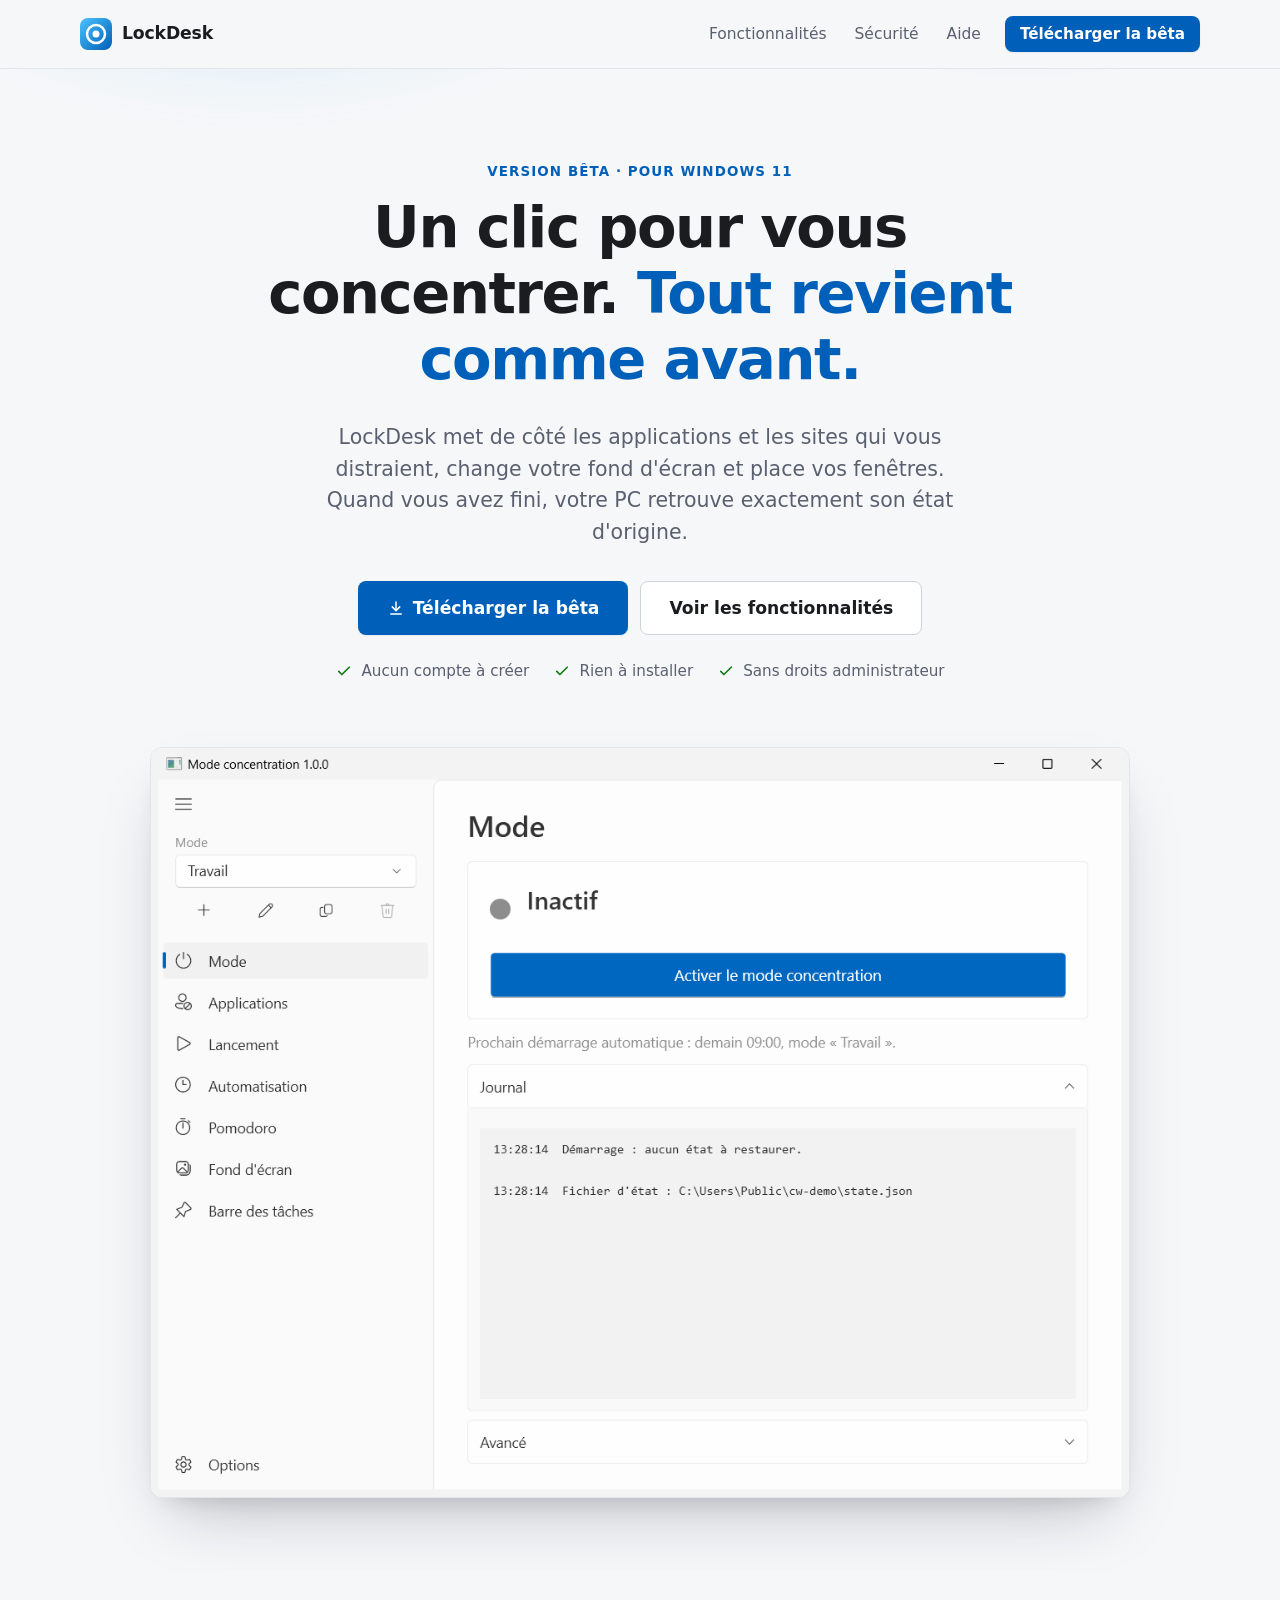
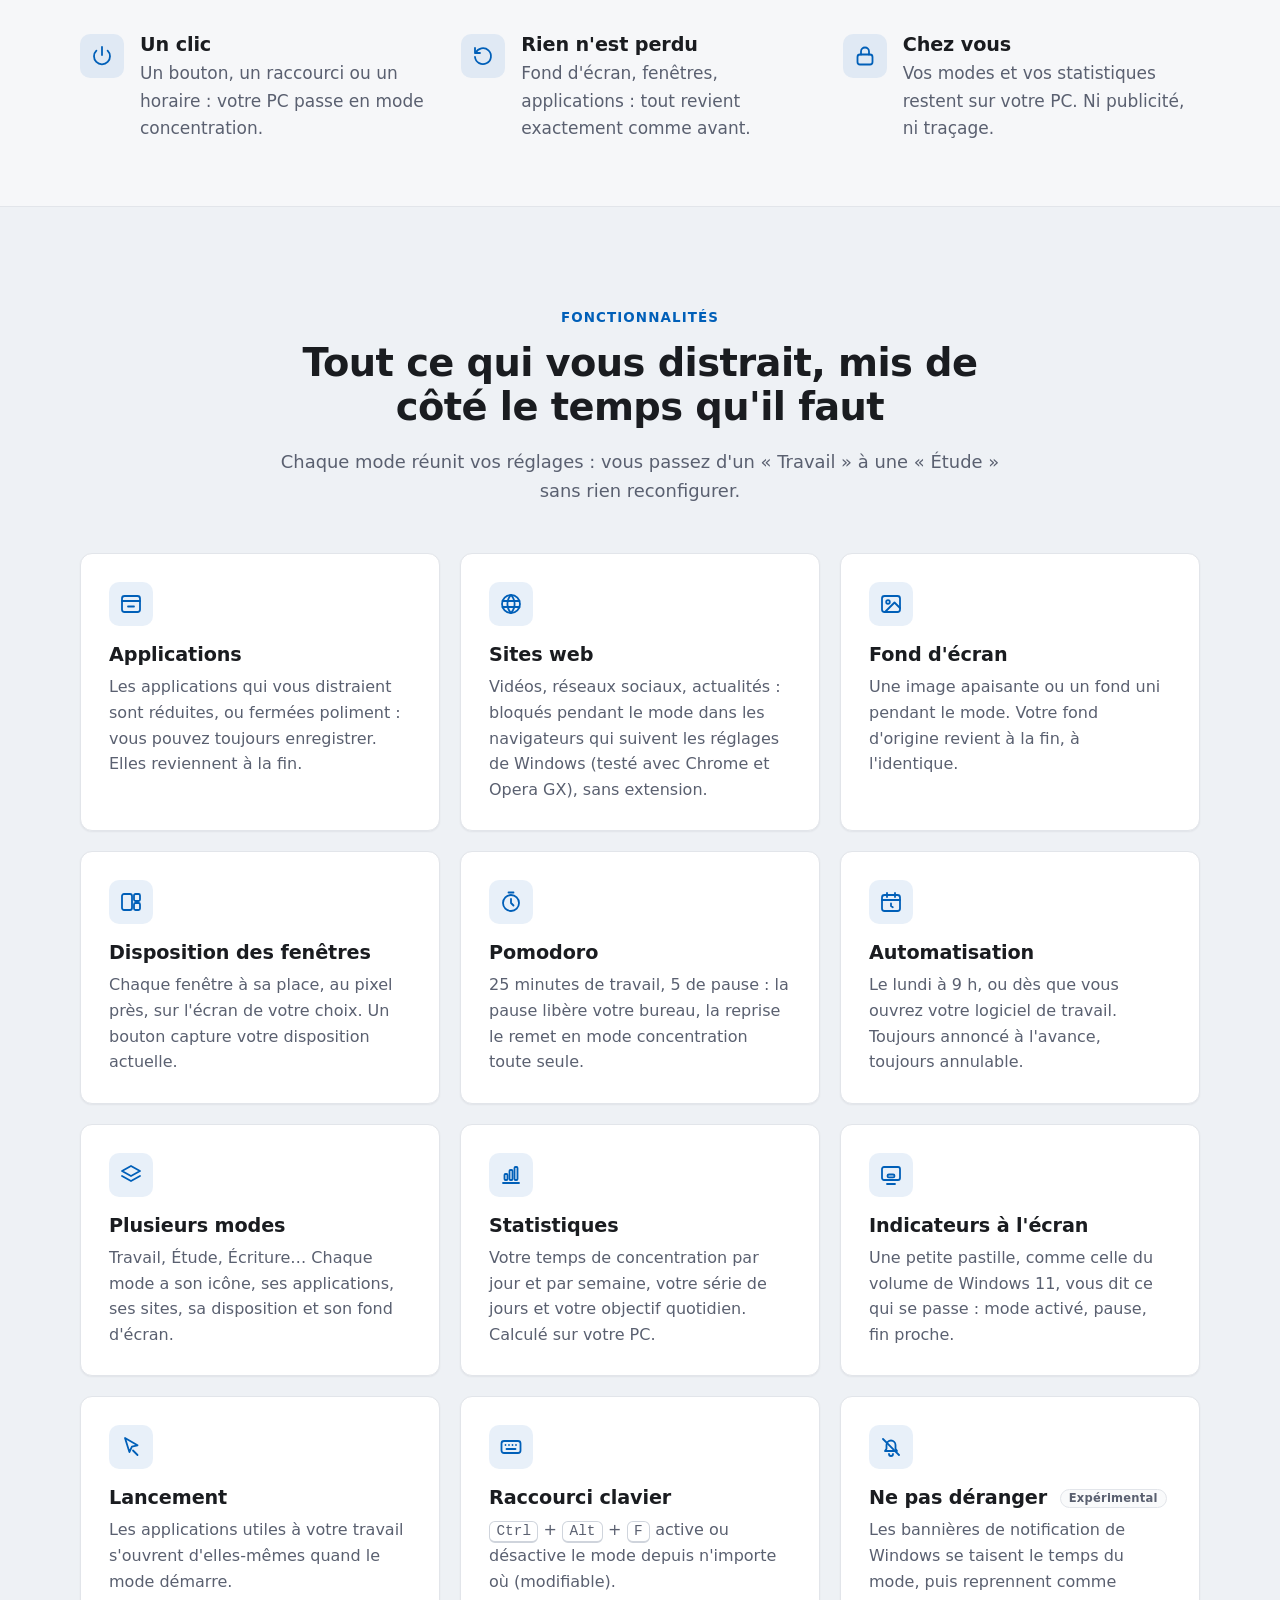
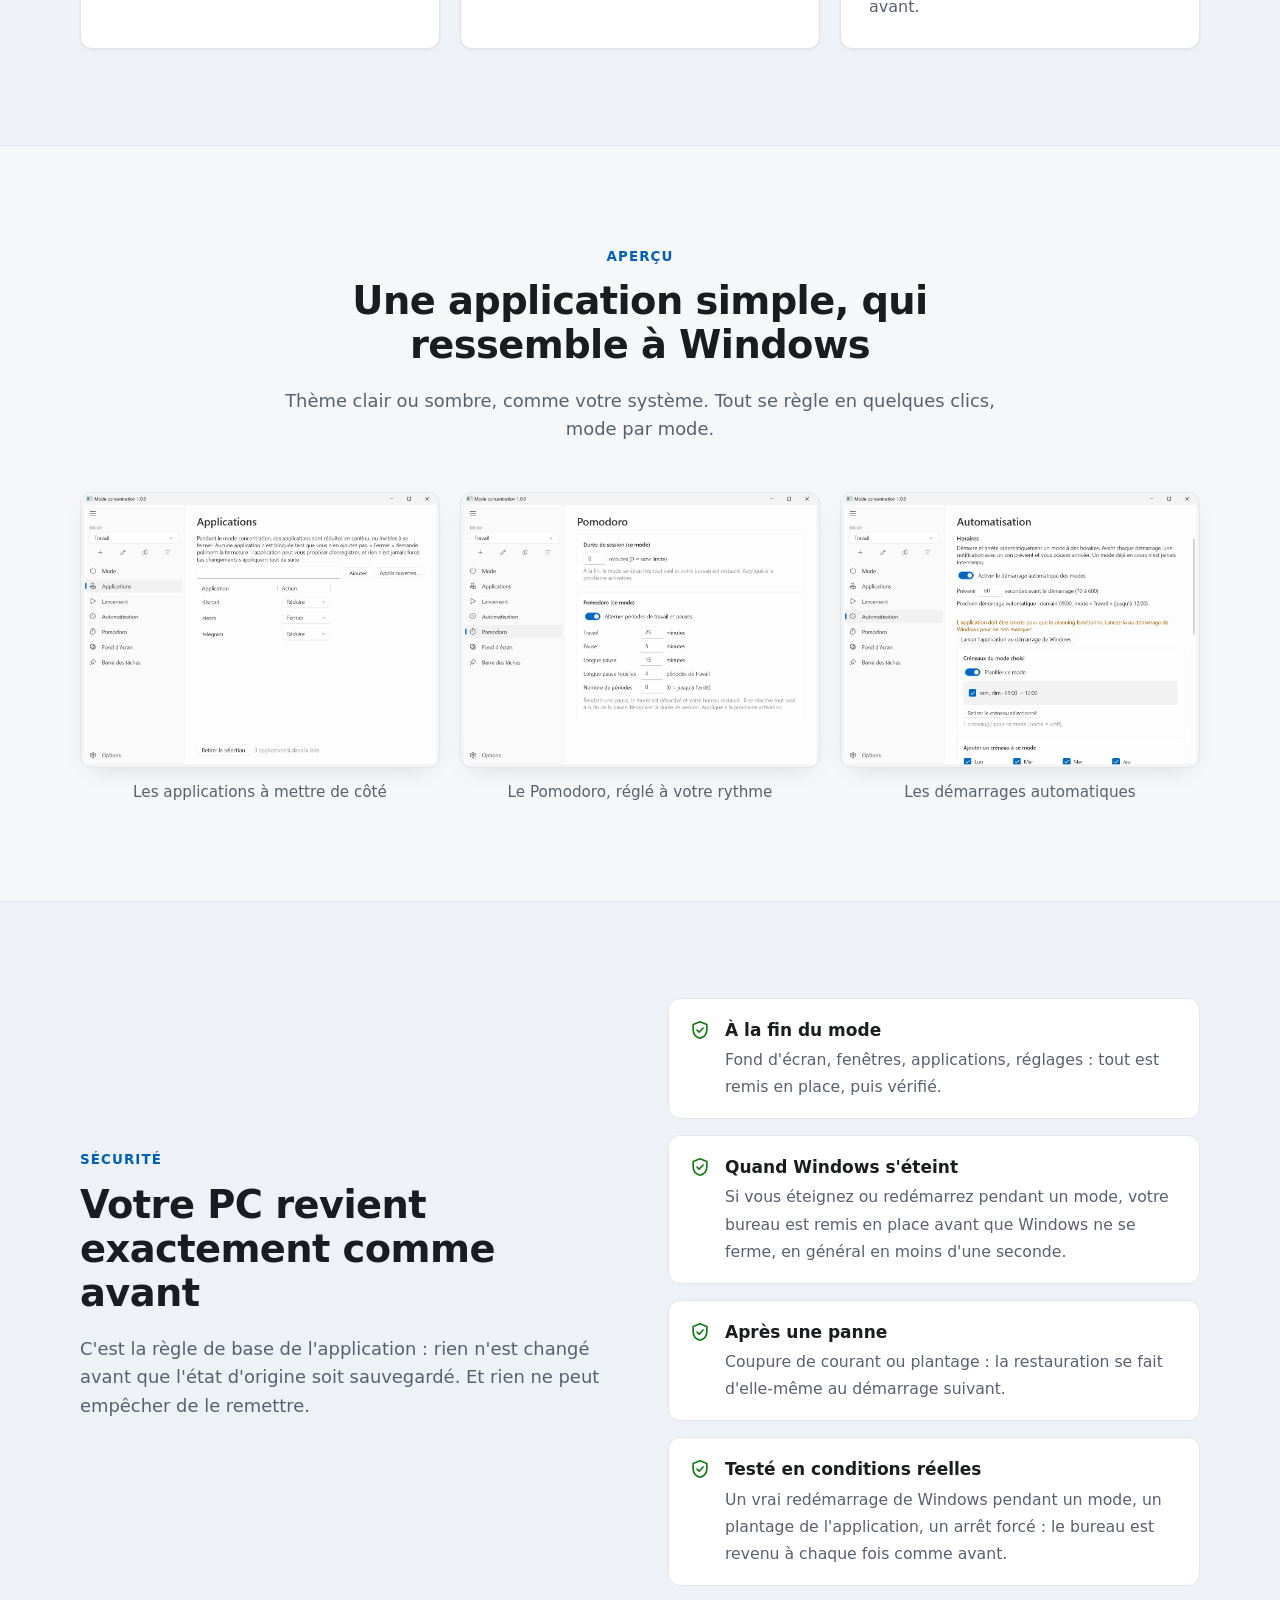
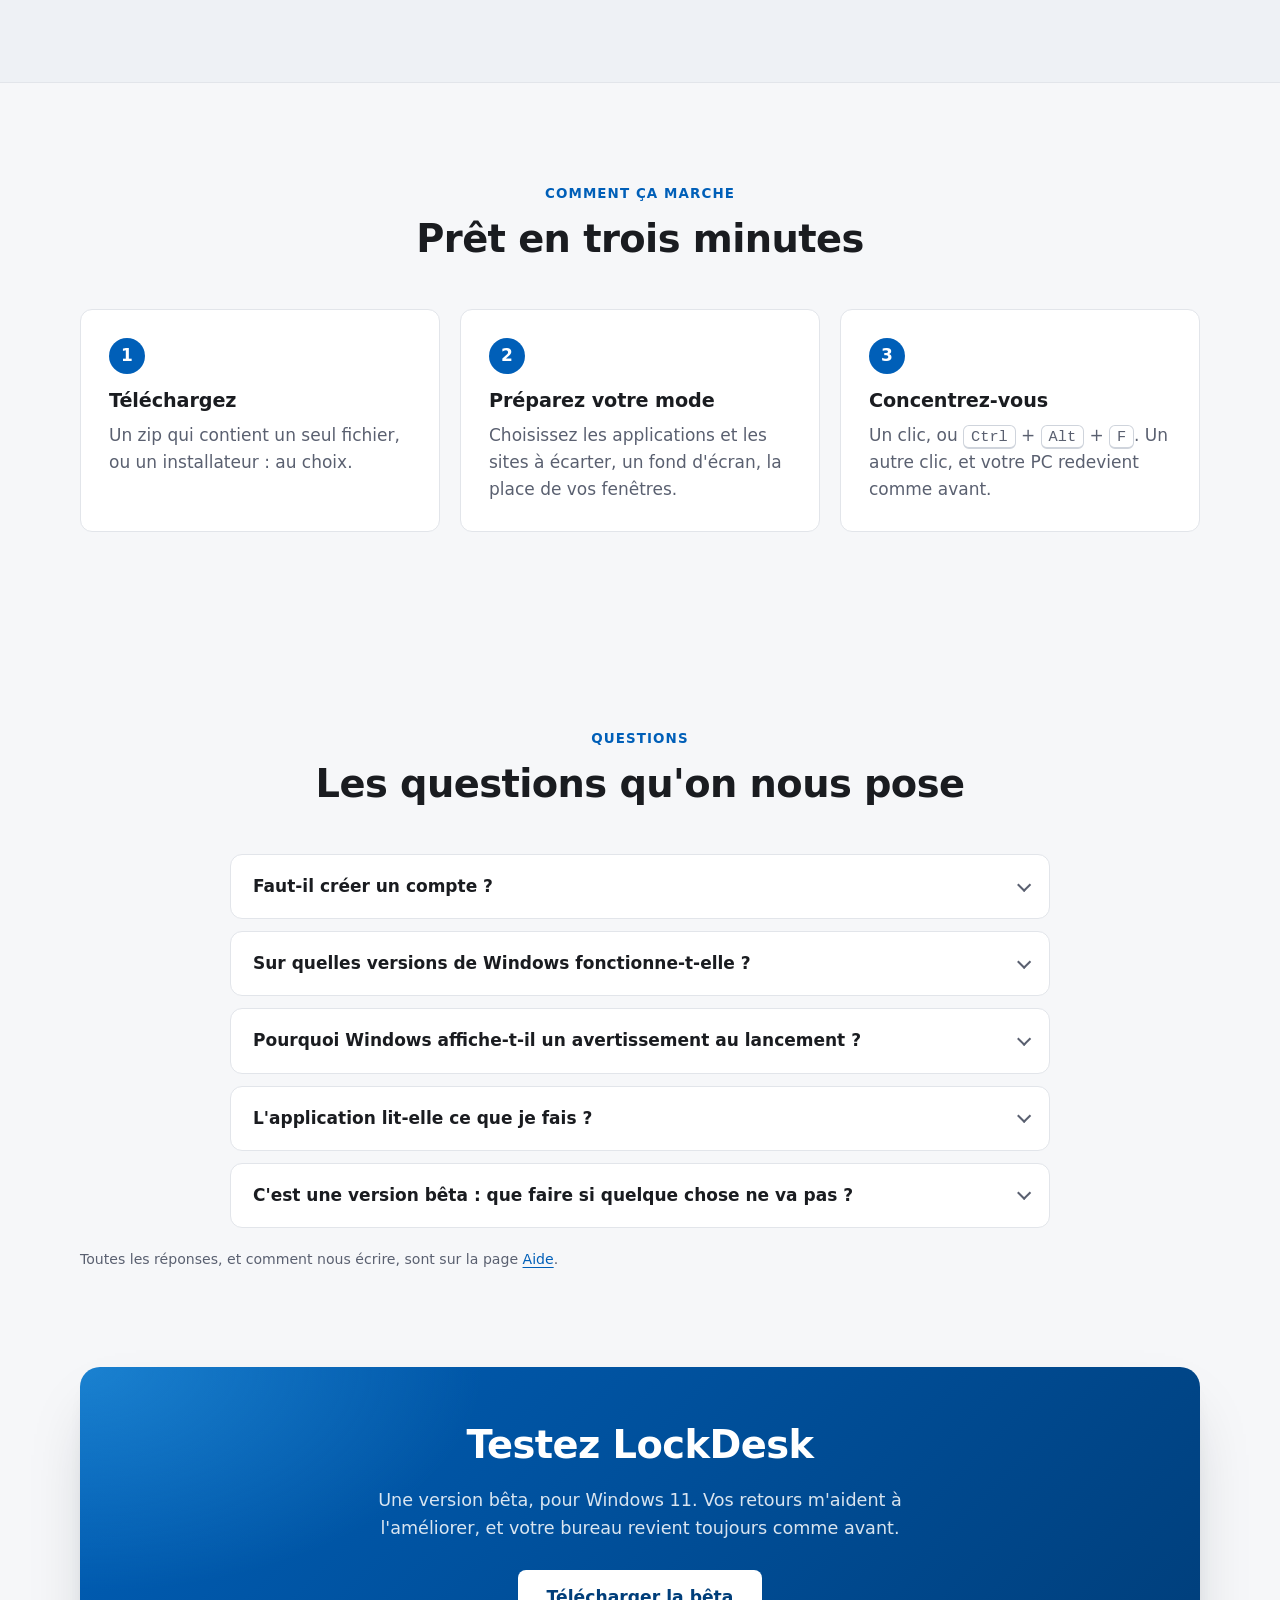
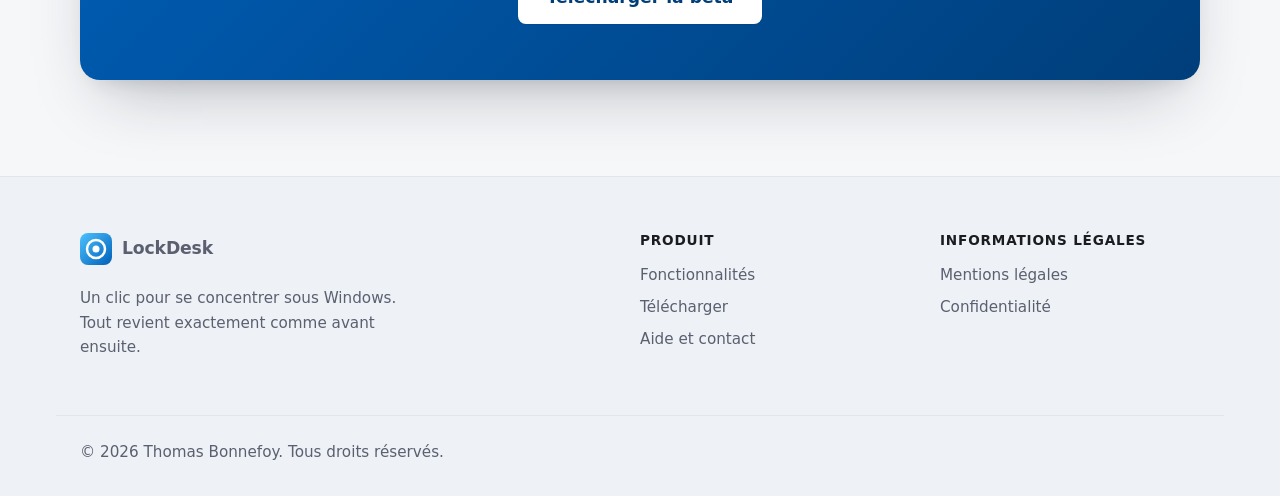
==== index.html @ a18111e1 "feat: add the LockDesk beta website" ====
<!doctype html>
<html lang="fr">
<head>
  <meta charset="utf-8">
  <meta name="viewport" content="width=device-width, initial-scale=1">
  <title>LockDesk pour Windows : un clic pour se concentrer, tout revient comme avant</title>
  <meta name="description" content="LockDesk met de côté les applications et les sites qui vous distraient, change votre fond d'écran et place vos fenêtres, puis remet votre PC exactement comme avant. Pour Windows 11. Version bêta.">
  <link rel="canonical" href="https://thomasbonnefoy.github.io/lockdesk.github.io/">
  <meta name="theme-color" content="#f6f7f9" media="(prefers-color-scheme: light)">
  <meta name="theme-color" content="#14161b" media="(prefers-color-scheme: dark)">
  <meta property="og:type" content="website">
  <meta property="og:locale" content="fr_FR">
  <meta property="og:site_name" content="LockDesk">
  <meta property="og:title" content="LockDesk pour Windows">
  <meta property="og:description" content="Un clic pour se concentrer sous Windows. Tout revient exactement comme avant ensuite.">
  <meta property="og:url" content="https://thomasbonnefoy.github.io/lockdesk.github.io/">
  <meta property="og:image" content="https://thomasbonnefoy.github.io/lockdesk.github.io/assets/images/mode-clair.png">
  <meta name="twitter:card" content="summary_large_image">
  <link rel="icon" href="favicon.svg" type="image/svg+xml">
  <link rel="stylesheet" href="assets/site.css">
  <script type="application/ld+json">
  {
    "@context": "https://schema.org",
    "@type": "SoftwareApplication",
    "name": "LockDesk",
    "operatingSystem": "Windows 11",
    "applicationCategory": "ProductivityApplication",
    "description": "Un clic pour se concentrer sous Windows : fond d'écran, applications et sites distrayants mis de côté, fenêtres placées. Tout revient exactement comme avant ensuite."
  }
  </script>
  <script src="assets/config.js" defer></script>
  <script src="assets/site.js" defer></script>
</head>
<body>
  <a class="skip-link" href="#contenu">Aller au contenu</a>

  <header class="site-header">
    <div class="container header-inner">
      <a class="brand" href="index.html">
        <img src="assets/images/logo.svg" alt="" width="32" height="32">
        <span>LockDesk</span>
      </a>
      <a class="button button-primary button-small header-cta" href="telecharger.html">Télécharger la bêta</a>
      <nav class="site-nav" aria-label="Navigation principale">
        <a href="#fonctionnalites">Fonctionnalités</a>
        <a href="#restauration">Sécurité</a>
        <a href="aide.html">Aide</a>
        <a class="button button-primary button-small" href="telecharger.html">Télécharger la bêta</a>
      </nav>
    </div>
  </header>

  <main id="contenu">
    <section class="hero">
      <div class="container">
        <div class="hero-text">
          <span class="eyebrow">Version bêta · Pour Windows 11</span>
          <h1>Un clic pour vous concentrer. <span>Tout revient comme avant.</span></h1>
          <p class="lead">LockDesk met de côté les applications et les sites qui vous distraient, change votre fond d'écran et place vos fenêtres. Quand vous avez fini, votre PC retrouve exactement son état d'origine.</p>
          <div class="actions">
            <a class="button button-primary button-large" href="telecharger.html">
              <svg viewBox="0 0 24 24" fill="none" stroke="currentColor" stroke-width="2" stroke-linecap="round" stroke-linejoin="round" aria-hidden="true"><path d="M12 4v11"/><path d="M7 10.5l5 5 5-5"/><path d="M5 20h14"/></svg>
              Télécharger la bêta
            </a>
            <a class="button button-secondary button-large" href="#fonctionnalites">Voir les fonctionnalités</a>
          </div>
          <ul class="reassurance">
            <li><svg viewBox="0 0 24 24" fill="none" stroke="currentColor" stroke-width="2.2" stroke-linecap="round" stroke-linejoin="round" aria-hidden="true"><path d="M5 12.5l4.2 4.2L19 7"/></svg>Aucun compte à créer</li>
            <li><svg viewBox="0 0 24 24" fill="none" stroke="currentColor" stroke-width="2.2" stroke-linecap="round" stroke-linejoin="round" aria-hidden="true"><path d="M5 12.5l4.2 4.2L19 7"/></svg>Rien à installer</li>
            <li><svg viewBox="0 0 24 24" fill="none" stroke="currentColor" stroke-width="2.2" stroke-linecap="round" stroke-linejoin="round" aria-hidden="true"><path d="M5 12.5l4.2 4.2L19 7"/></svg>Sans droits administrateur</li>
          </ul>
        </div>
        <div class="screenshot">
          <picture>
            <source srcset="assets/images/mode-sombre.png" media="(prefers-color-scheme: dark)">
            <img src="assets/images/mode-clair.png" width="1175" height="900" alt="La fenêtre de LockDesk : le mode « Travail » est prêt, avec le bouton « Activer le mode concentration » et le volet des réglages (Applications, Lancement, Automatisation, Pomodoro, Fond d'écran).">
          </picture>
        </div>
      </div>
    </section>

    <section class="section-tight" aria-label="En bref">
      <div class="container values">
        <div class="value">
          <span class="icon"><svg viewBox="0 0 24 24" fill="none" stroke="currentColor" stroke-width="1.8" stroke-linecap="round" stroke-linejoin="round" aria-hidden="true"><path d="M12 3v8"/><path d="M6.4 6.6a8 8 0 1 0 11.2 0"/></svg></span>
          <div>
            <h3>Un clic</h3>
            <p>Un bouton, un raccourci ou un horaire : votre PC passe en mode concentration.</p>
          </div>
        </div>
        <div class="value">
          <span class="icon"><svg viewBox="0 0 24 24" fill="none" stroke="currentColor" stroke-width="1.8" stroke-linecap="round" stroke-linejoin="round" aria-hidden="true"><path d="M4 4v5h5"/><path d="M4.6 9A8 8 0 1 1 4 13"/></svg></span>
          <div>
            <h3>Rien n'est perdu</h3>
            <p>Fond d'écran, fenêtres, applications : tout revient exactement comme avant.</p>
          </div>
        </div>
        <div class="value">
          <span class="icon"><svg viewBox="0 0 24 24" fill="none" stroke="currentColor" stroke-width="1.8" stroke-linecap="round" stroke-linejoin="round" aria-hidden="true"><rect x="4.5" y="10.5" width="15" height="10" rx="2.5"/><path d="M8 10.5V7.5a4 4 0 0 1 8 0v3"/></svg></span>
          <div>
            <h3>Chez vous</h3>
            <p>Vos modes et vos statistiques restent sur votre PC. Ni publicité, ni traçage.</p>
          </div>
        </div>
      </div>
    </section>

    <section class="section section-soft" id="fonctionnalites">
      <div class="container">
        <div class="section-head">
          <span class="eyebrow">Fonctionnalités</span>
          <h2>Tout ce qui vous distrait, mis de côté le temps qu'il faut</h2>
          <p>Chaque mode réunit vos réglages : vous passez d'un « Travail » à une « Étude » sans rien reconfigurer.</p>
        </div>
        <div class="features">
          <article class="card feature">
            <span class="icon"><svg viewBox="0 0 24 24" fill="none" stroke="currentColor" stroke-width="1.8" stroke-linecap="round" stroke-linejoin="round" aria-hidden="true"><rect x="3" y="4" width="18" height="16" rx="2.5"/><path d="M3 9h18"/><path d="M9 14.5h6"/></svg></span>
            <h3>Applications</h3>
            <p>Les applications qui vous distraient sont réduites, ou fermées poliment : vous pouvez toujours enregistrer. Elles reviennent à la fin.</p>
          </article>
          <article class="card feature">
            <span class="icon"><svg viewBox="0 0 24 24" fill="none" stroke="currentColor" stroke-width="1.8" stroke-linecap="round" stroke-linejoin="round" aria-hidden="true"><circle cx="12" cy="12" r="9"/><path d="M3.5 9h17M3.5 15h17"/><path d="M12 3c2.4 2.6 3.6 5.6 3.6 9s-1.2 6.4-3.6 9c-2.4-2.6-3.6-5.6-3.6-9s1.2-6.4 3.6-9z"/></svg></span>
            <h3>Sites web</h3>
            <p>Vidéos, réseaux sociaux, actualités : bloqués pendant le mode dans les navigateurs qui suivent les réglages de Windows (testé avec Chrome et Opera GX), sans extension.</p>
          </article>
          <article class="card feature">
            <span class="icon"><svg viewBox="0 0 24 24" fill="none" stroke="currentColor" stroke-width="1.8" stroke-linecap="round" stroke-linejoin="round" aria-hidden="true"><rect x="3" y="4" width="18" height="16" rx="2.5"/><circle cx="9" cy="10" r="1.8"/><path d="M21 16l-5.5-5.5L6 20"/></svg></span>
            <h3>Fond d'écran</h3>
            <p>Une image apaisante ou un fond uni pendant le mode. Votre fond d'origine revient à la fin, à l'identique.</p>
          </article>
          <article class="card feature">
            <span class="icon"><svg viewBox="0 0 24 24" fill="none" stroke="currentColor" stroke-width="1.8" stroke-linecap="round" stroke-linejoin="round" aria-hidden="true"><rect x="3" y="4" width="10" height="16" rx="2"/><rect x="15" y="4" width="6" height="7" rx="1.5"/><rect x="15" y="13" width="6" height="7" rx="1.5"/></svg></span>
            <h3>Disposition des fenêtres</h3>
            <p>Chaque fenêtre à sa place, au pixel près, sur l'écran de votre choix. Un bouton capture votre disposition actuelle.</p>
          </article>
          <article class="card feature">
            <span class="icon"><svg viewBox="0 0 24 24" fill="none" stroke="currentColor" stroke-width="1.8" stroke-linecap="round" stroke-linejoin="round" aria-hidden="true"><circle cx="12" cy="13" r="8"/><path d="M12 9v4l2.5 2.5"/><path d="M9.5 2.5h5"/></svg></span>
            <h3>Pomodoro</h3>
            <p>25 minutes de travail, 5 de pause : la pause libère votre bureau, la reprise le remet en mode concentration toute seule.</p>
          </article>
          <article class="card feature">
            <span class="icon"><svg viewBox="0 0 24 24" fill="none" stroke="currentColor" stroke-width="1.8" stroke-linecap="round" stroke-linejoin="round" aria-hidden="true"><rect x="3" y="5" width="18" height="16" rx="2.5"/><path d="M3 10h18"/><path d="M8 3v4M16 3v4"/><path d="M12 13.5v2.6l1.8 1.2"/></svg></span>
            <h3>Automatisation</h3>
            <p>Le lundi à 9 h, ou dès que vous ouvrez votre logiciel de travail. Toujours annoncé à l'avance, toujours annulable.</p>
          </article>
          <article class="card feature">
            <span class="icon"><svg viewBox="0 0 24 24" fill="none" stroke="currentColor" stroke-width="1.8" stroke-linecap="round" stroke-linejoin="round" aria-hidden="true"><path d="M12 3l9 5-9 5-9-5 9-5z"/><path d="M3 13l9 5 9-5"/></svg></span>
            <h3>Plusieurs modes</h3>
            <p>Travail, Étude, Écriture… Chaque mode a son icône, ses applications, ses sites, sa disposition et son fond d'écran.</p>
          </article>
          <article class="card feature">
            <span class="icon"><svg viewBox="0 0 24 24" fill="none" stroke="currentColor" stroke-width="1.8" stroke-linecap="round" stroke-linejoin="round" aria-hidden="true"><path d="M4 20h16"/><rect x="5.5" y="11" width="3" height="6" rx="1"/><rect x="10.5" y="7" width="3" height="10" rx="1"/><rect x="15.5" y="4" width="3" height="13" rx="1"/></svg></span>
            <h3>Statistiques</h3>
            <p>Votre temps de concentration par jour et par semaine, votre série de jours et votre objectif quotidien. Calculé sur votre PC.</p>
          </article>
          <article class="card feature">
            <span class="icon"><svg viewBox="0 0 24 24" fill="none" stroke="currentColor" stroke-width="1.8" stroke-linecap="round" stroke-linejoin="round" aria-hidden="true"><rect x="3" y="4" width="18" height="13" rx="2"/><path d="M8 21h8"/><rect x="8.5" y="11.5" width="7" height="2.8" rx="1.4"/></svg></span>
            <h3>Indicateurs à l'écran</h3>
            <p>Une petite pastille, comme celle du volume de Windows 11, vous dit ce qui se passe : mode activé, pause, fin proche.</p>
          </article>
          <article class="card feature">
            <span class="icon"><svg viewBox="0 0 24 24" fill="none" stroke="currentColor" stroke-width="1.8" stroke-linecap="round" stroke-linejoin="round" aria-hidden="true"><path d="M6 3l12.5 7.3-5.6 1.4L10.4 17z"/><path d="M14 15.5l4.5 4.5"/></svg></span>
            <h3>Lancement</h3>
            <p>Les applications utiles à votre travail s'ouvrent d'elles-mêmes quand le mode démarre.</p>
          </article>
          <article class="card feature">
            <span class="icon"><svg viewBox="0 0 24 24" fill="none" stroke="currentColor" stroke-width="1.8" stroke-linecap="round" stroke-linejoin="round" aria-hidden="true"><rect x="2.5" y="6" width="19" height="12" rx="2.5"/><path d="M6.5 10h.01M10 10h.01M13.5 10h.01M17 10h.01M7.5 14h9"/></svg></span>
            <h3>Raccourci clavier</h3>
            <p><kbd>Ctrl</kbd> + <kbd>Alt</kbd> + <kbd>F</kbd> active ou désactive le mode depuis n'importe où (modifiable).</p>
          </article>
          <article class="card feature">
            <span class="icon"><svg viewBox="0 0 24 24" fill="none" stroke="currentColor" stroke-width="1.8" stroke-linecap="round" stroke-linejoin="round" aria-hidden="true"><path d="M18 16H6l1.5-2.2V10a4.5 4.5 0 0 1 9 0v3.8z"/><path d="M10 19a2 2 0 0 0 4 0"/><path d="M4 4l16 16"/></svg></span>
            <h3>Ne pas déranger <span class="badge">Expérimental</span></h3>
            <p>Les bannières de notification de Windows se taisent le temps du mode, puis reprennent comme avant.</p>
          </article>
        </div>
      </div>
    </section>

    <section class="section" aria-labelledby="titre-apercu">
      <div class="container">
        <div class="section-head">
          <span class="eyebrow">Aperçu</span>
          <h2 id="titre-apercu">Une application simple, qui ressemble à Windows</h2>
          <p>Thème clair ou sombre, comme votre système. Tout se règle en quelques clics, mode par mode.</p>
        </div>
        <div class="gallery">
          <figure>
            <img src="assets/images/applications.png" width="1175" height="900" loading="lazy" alt="Page Applications : la liste des applications à réduire ou à fermer pendant le mode.">
            <figcaption>Les applications à mettre de côté</figcaption>
          </figure>
          <figure>
            <img src="assets/images/pomodoro.png" width="1175" height="900" loading="lazy" alt="Page Pomodoro : durées du travail, de la pause et de la longue pause.">
            <figcaption>Le Pomodoro, réglé à votre rythme</figcaption>
          </figure>
          <figure>
            <img src="assets/images/automatisation.png" width="1175" height="900" loading="lazy" alt="Page Automatisation : créneaux de démarrage automatique par jour et par heure.">
            <figcaption>Les démarrages automatiques</figcaption>
          </figure>
        </div>
      </div>
    </section>

    <section class="section section-soft" id="restauration">
      <div class="container split">
        <div>
          <span class="eyebrow">Sécurité</span>
          <h2>Votre PC revient exactement comme avant</h2>
          <p class="lead-left">C'est la règle de base de l'application : rien n'est changé avant que l'état d'origine soit sauvegardé. Et rien ne peut empêcher de le remettre.</p>
        </div>
        <ul class="checks">
          <li>
            <svg viewBox="0 0 24 24" fill="none" stroke="currentColor" stroke-width="1.8" stroke-linecap="round" stroke-linejoin="round" aria-hidden="true"><path d="M12 3l7.5 3v5.5c0 4.6-3.2 8.3-7.5 9.5-4.3-1.2-7.5-4.9-7.5-9.5V6z"/><path d="M8.8 12.2l2.2 2.2 4.4-4.6"/></svg>
            <div><strong>À la fin du mode</strong><span>Fond d'écran, fenêtres, applications, réglages : tout est remis en place, puis vérifié.</span></div>
          </li>
          <li>
            <svg viewBox="0 0 24 24" fill="none" stroke="currentColor" stroke-width="1.8" stroke-linecap="round" stroke-linejoin="round" aria-hidden="true"><path d="M12 3l7.5 3v5.5c0 4.6-3.2 8.3-7.5 9.5-4.3-1.2-7.5-4.9-7.5-9.5V6z"/><path d="M8.8 12.2l2.2 2.2 4.4-4.6"/></svg>
            <div><strong>Quand Windows s'éteint</strong><span>Si vous éteignez ou redémarrez pendant un mode, votre bureau est remis en place avant que Windows ne se ferme, en général en moins d'une seconde.</span></div>
          </li>
          <li>
            <svg viewBox="0 0 24 24" fill="none" stroke="currentColor" stroke-width="1.8" stroke-linecap="round" stroke-linejoin="round" aria-hidden="true"><path d="M12 3l7.5 3v5.5c0 4.6-3.2 8.3-7.5 9.5-4.3-1.2-7.5-4.9-7.5-9.5V6z"/><path d="M8.8 12.2l2.2 2.2 4.4-4.6"/></svg>
            <div><strong>Après une panne</strong><span>Coupure de courant ou plantage : la restauration se fait d'elle-même au démarrage suivant.</span></div>
          </li>
          <li>
            <svg viewBox="0 0 24 24" fill="none" stroke="currentColor" stroke-width="1.8" stroke-linecap="round" stroke-linejoin="round" aria-hidden="true"><path d="M12 3l7.5 3v5.5c0 4.6-3.2 8.3-7.5 9.5-4.3-1.2-7.5-4.9-7.5-9.5V6z"/><path d="M8.8 12.2l2.2 2.2 4.4-4.6"/></svg>
            <div><strong>Testé en conditions réelles</strong><span>Un vrai redémarrage de Windows pendant un mode, un plantage de l'application, un arrêt forcé : le bureau est revenu à chaque fois comme avant.</span></div>
          </li>
        </ul>
      </div>
    </section>

    <section class="section" aria-labelledby="titre-etapes">
      <div class="container">
        <div class="section-head">
          <span class="eyebrow">Comment ça marche</span>
          <h2 id="titre-etapes">Prêt en trois minutes</h2>
        </div>
        <ol class="steps">
          <li>
            <h3>Téléchargez</h3>
            <p>Un zip qui contient un seul fichier, ou un installateur : au choix.</p>
          </li>
          <li>
            <h3>Préparez votre mode</h3>
            <p>Choisissez les applications et les sites à écarter, un fond d'écran, la place de vos fenêtres.</p>
          </li>
          <li>
            <h3>Concentrez-vous</h3>
            <p>Un clic, ou <kbd>Ctrl</kbd> + <kbd>Alt</kbd> + <kbd>F</kbd>. Un autre clic, et votre PC redevient comme avant.</p>
          </li>
        </ol>
      </div>
    </section>

    <section class="section" aria-labelledby="titre-questions">
      <div class="container">
        <div class="section-head">
          <span class="eyebrow">Questions</span>
          <h2 id="titre-questions">Les questions qu'on nous pose</h2>
        </div>
        <div class="faq">
          <details>
            <summary>Faut-il créer un compte ?</summary>
            <div class="answer"><p>Non. L'application n'a besoin d'aucun compte, ne se connecte à Internet pour rien et n'envoie rien. Vos modes, vos réglages et vos statistiques restent sur votre PC.</p></div>
          </details>
          <details>
            <summary>Sur quelles versions de Windows fonctionne-t-elle ?</summary>
            <div class="answer"><p>Sur Windows 11, avec un processeur Intel ou AMD (x64) ou un processeur ARM (ARM64). Windows 10 n'est pas pris en charge.</p></div>
          </details>
          <details>
            <summary>Pourquoi Windows affiche-t-il un avertissement au lancement ?</summary>
            <div class="answer"><p>L'application n'est pas encore signée numériquement, et Windows se méfie des programmes qu'il voit peu. Cliquez sur <strong>Informations complémentaires</strong>, puis sur <strong>Exécuter quand même</strong>.</p></div>
          </details>
          <details>
            <summary>L'application lit-elle ce que je fais ?</summary>
            <div class="answer"><p>Non. Elle regarde seulement quelles fenêtres sont ouvertes, pour mettre de côté celles de votre liste. Vos modes, vos réglages et vos statistiques restent sur votre PC.</p></div>
          </details>
          <details>
            <summary>C'est une version bêta : que faire si quelque chose ne va pas ?</summary>
            <div class="answer"><p>Écrivez-moi (adresse sur la page <a href="aide.html">Aide</a>) en disant ce que vous faisiez et ce qui ne s'est pas passé comme prévu. Surtout si votre bureau n'est pas revenu comme avant : c'est ce que je cherche à vérifier en priorité.</p></div>
          </details>
        </div>
        <p class="fine-print">Toutes les réponses, et comment nous écrire, sont sur la page <a href="aide.html">Aide</a>.</p>
      </div>
    </section>

    <section class="container" aria-labelledby="titre-essai">
      <div class="cta">
        <h2 id="titre-essai">Testez LockDesk</h2>
        <p>Une version bêta, pour Windows 11. Vos retours m'aident à l'améliorer, et votre bureau revient toujours comme avant.</p>
        <a class="button button-primary button-large" href="telecharger.html">Télécharger la bêta</a>
      </div>
    </section>
  </main>

  <footer class="site-footer">
    <div class="container footer-grid">
      <div class="footer-brand">
        <a class="brand" href="index.html">
          <img src="assets/images/logo.svg" alt="" width="32" height="32">
          <span>LockDesk</span>
        </a>
        <p>Un clic pour se concentrer sous Windows. Tout revient exactement comme avant ensuite.</p>
      </div>
      <nav aria-label="Produit">
        <h2>Produit</h2>
        <ul>
          <li><a href="index.html#fonctionnalites">Fonctionnalités</a></li>
          <li><a href="telecharger.html">Télécharger</a></li>
          <li><a href="aide.html">Aide et contact</a></li>
        </ul>
      </nav>
      <nav aria-label="Informations légales">
        <h2>Informations légales</h2>
        <ul>
          <li><a href="legal/mentions-legales.html">Mentions légales</a></li>
          <li><a href="legal/confidentialite.html">Confidentialité</a></li>
        </ul>
      </nav>
    </div>
    <div class="container footer-bottom">
      <p>© <span data-fill="year">2026</span> <span data-fill="publisher">LockDesk</span>. Tous droits réservés.</p>
    </div>
  </footer>
</body>
</html>
---- assets/site.css ----
/* Mode concentration: the website. In the spirit of the app (Windows 11, Fluent): calm surfaces, one accent, rounded cards.
   Light and dark follow the visitor's system. No external font, no framework, no inline style (the pages are served with a
   strict Content Security Policy). */

:root {
  color-scheme: light dark;

  --bg: #f6f7f9;
  --bg-soft: #eef1f5;
  --surface: #ffffff;
  --surface-2: #f9fafb;
  --border: #e2e5ea;
  --border-strong: #cfd4dc;
  --text: #1a1c20;
  --text-muted: #5a6070;
  --accent: #005fb8;
  --accent-hover: #0a6bc7;
  --accent-text: #ffffff;
  --accent-soft: rgba(0, 95, 184, 0.09);
  --accent-ring: rgba(0, 95, 184, 0.4);
  --success: #0f7b0f;
  --todo-bg: #fff4ce;
  --todo-text: #5c4400;
  --glow-1: rgba(76, 194, 255, 0.28);
  --glow-2: rgba(0, 95, 184, 0.16);
  --shadow-sm: 0 1px 2px rgba(16, 24, 40, 0.06);
  --shadow-md: 0 8px 24px -12px rgba(16, 24, 40, 0.18);
  --shadow-lg: 0 32px 64px -24px rgba(16, 24, 40, 0.28), 0 12px 24px -16px rgba(16, 24, 40, 0.2);

  --radius-sm: 6px;
  --radius: 12px;
  --radius-lg: 20px;
  --container: 1120px;
  --gutter: 24px;

  --font: "Segoe UI Variable Text", "Segoe UI", system-ui, -apple-system, "Helvetica Neue", Arial, sans-serif;
  --font-display: "Segoe UI Variable Display", "Segoe UI", system-ui, -apple-system, "Helvetica Neue", Arial, sans-serif;
  --font-mono: "Cascadia Mono", Consolas, "SFMono-Regular", Menlo, monospace;
}

@media (prefers-color-scheme: dark) {
  :root {
    --bg: #14161b;
    --bg-soft: #1a1d23;
    --surface: #1f2229;
    --surface-2: #252932;
    --border: #2f343e;
    --border-strong: #3d4350;
    --text: #eceef2;
    --text-muted: #a3a9b5;
    --accent: #4cc2ff;
    --accent-hover: #7dd3ff;
    --accent-text: #00243a;
    --accent-soft: rgba(76, 194, 255, 0.12);
    --accent-ring: rgba(76, 194, 255, 0.5);
    --success: #6ccb5f;
    --todo-bg: #3d3200;
    --todo-text: #ffe58a;
    --glow-1: rgba(76, 194, 255, 0.16);
    --glow-2: rgba(0, 95, 184, 0.22);
    --shadow-sm: 0 1px 2px rgba(0, 0, 0, 0.35);
    --shadow-md: 0 8px 24px -12px rgba(0, 0, 0, 0.6);
    --shadow-lg: 0 32px 64px -24px rgba(0, 0, 0, 0.75), 0 12px 24px -16px rgba(0, 0, 0, 0.6);
  }
}

/* ----- Base ----- */

*,
*::before,
*::after {
  box-sizing: border-box;
}

html {
  -webkit-text-size-adjust: 100%;
  text-size-adjust: 100%;
  scroll-behavior: smooth;
  scroll-padding-top: 88px;
}

body {
  margin: 0;
  background: var(--bg);
  color: var(--text);
  font-family: var(--font);
  font-size: 1.0625rem;
  line-height: 1.6;
  -webkit-font-smoothing: antialiased;
  text-rendering: optimizeLegibility;
}

img,
svg {
  display: block;
  max-width: 100%;
}

img {
  height: auto;
}

a {
  color: var(--accent);
  text-decoration-thickness: 1px;
  text-underline-offset: 3px;
}

a:hover {
  color: var(--accent-hover);
}

:focus-visible {
  outline: 2px solid var(--accent);
  outline-offset: 3px;
  border-radius: 4px;
}

h1,
h2,
h3 {
  font-family: var(--font-display);
  font-weight: 600;
  line-height: 1.15;
  letter-spacing: -0.015em;
  margin: 0 0 0.5em;
}

h1 {
  font-size: clamp(2.25rem, 5.2vw, 3.6rem);
  letter-spacing: -0.025em;
}

h2 {
  font-size: clamp(1.7rem, 3.4vw, 2.4rem);
}

h3 {
  font-size: 1.2rem;
  letter-spacing: -0.005em;
}

p {
  margin: 0 0 1em;
}

code,
kbd {
  font-family: var(--font-mono);
  font-size: 0.9em;
}

kbd {
  padding: 0.1em 0.45em;
  border: 1px solid var(--border-strong);
  border-bottom-width: 2px;
  border-radius: var(--radius-sm);
  background: var(--surface);
  white-space: nowrap;
}

[hidden] {
  display: none !important;
}

.visually-hidden {
  position: absolute;
  width: 1px;
  height: 1px;
  overflow: hidden;
  clip: rect(0 0 0 0);
  white-space: nowrap;
}

.container {
  width: 100%;
  max-width: calc(var(--container) + 2 * var(--gutter));
  margin: 0 auto;
  padding: 0 var(--gutter);
}

.skip-link {
  position: absolute;
  left: 16px;
  top: -48px;
  z-index: 100;
  padding: 8px 16px;
  border-radius: var(--radius-sm);
  background: var(--accent);
  color: var(--accent-text);
  font-weight: 600;
  text-decoration: none;
}

.skip-link:focus {
  top: 12px;
}

/* Text still to be written by the publisher before going live: impossible to miss in a preview. */
.todo {
  padding: 0.05em 0.35em;
  border-radius: 4px;
  background: var(--todo-bg);
  color: var(--todo-text);
  font-weight: 600;
}

/* ----- Buttons ----- */

.button {
  display: inline-flex;
  align-items: center;
  justify-content: center;
  gap: 8px;
  min-height: 46px;
  padding: 10px 22px;
  border: 1px solid transparent;
  border-radius: 8px;
  font: inherit;
  font-size: 1rem;
  font-weight: 600;
  line-height: 1.2;
  text-decoration: none;
  cursor: pointer;
  transition: background-color 0.15s ease, border-color 0.15s ease, transform 0.15s ease, box-shadow 0.15s ease;
}

.button svg {
  width: 18px;
  height: 18px;
  flex: none;
}

.button-primary {
  background: var(--accent);
  color: var(--accent-text);
  box-shadow: var(--shadow-sm);
}

.button-primary:hover {
  background: var(--accent-hover);
  color: var(--accent-text);
}

.button-secondary {
  background: var(--surface);
  border-color: var(--border-strong);
  color: var(--text);
}

.button-secondary:hover {
  background: var(--surface-2);
  color: var(--text);
}

.button:active {
  transform: translateY(1px);
}

.button-small {
  min-height: 36px;
  padding: 6px 14px;
  font-size: 0.95rem;
}

.button-large {
  min-height: 54px;
  padding: 14px 28px;
  font-size: 1.075rem;
}

.button.is-disabled {
  opacity: 0.55;
  cursor: not-allowed;
  pointer-events: none;
}

/* ----- Header ----- */

.site-header {
  position: sticky;
  top: 0;
  z-index: 50;
  border-bottom: 1px solid var(--border);
  background: color-mix(in srgb, var(--bg) 86%, transparent);
  -webkit-backdrop-filter: saturate(160%) blur(14px);
  backdrop-filter: saturate(160%) blur(14px);
}

.header-inner {
  display: flex;
  flex-wrap: wrap;
  align-items: center;
  gap: 8px 24px;
  min-height: 68px;
  padding-top: 10px;
  padding-bottom: 10px;
}

.brand {
  display: inline-flex;
  align-items: center;
  gap: 10px;
  color: var(--text);
  font-family: var(--font-display);
  font-size: 1.08rem;
  font-weight: 600;
  letter-spacing: -0.01em;
  text-decoration: none;
}

.brand:hover {
  color: var(--text);
}

.brand img {
  width: 32px;
  height: 32px;
}

.site-nav {
  display: flex;
  align-items: center;
  gap: 4px;
  margin-left: auto;
}

.site-nav a:not(.button) {
  padding: 8px 12px;
  border-radius: var(--radius-sm);
  color: var(--text-muted);
  font-size: 0.97rem;
  font-weight: 500;
  text-decoration: none;
}

.site-nav a:not(.button):hover {
  background: var(--accent-soft);
  color: var(--text);
}

.site-nav a[aria-current="page"] {
  color: var(--text);
}

.site-nav .button {
  margin-left: 8px;
}

/* ----- Sections ----- */

/* Only the vertical padding: these classes also go on a .container, whose side padding must stay. */
.section {
  padding-top: 96px;
  padding-bottom: 96px;
}

.section-tight {
  padding-top: 64px;
  padding-bottom: 64px;
}

.section-soft {
  background: var(--bg-soft);
  border-top: 1px solid var(--border);
  border-bottom: 1px solid var(--border);
}

.section-head {
  max-width: 720px;
  margin: 0 auto 48px;
  text-align: center;
}

.section-head p {
  color: var(--text-muted);
  font-size: 1.12rem;
}

.eyebrow {
  display: inline-block;
  margin-bottom: 12px;
  color: var(--accent);
  font-size: 0.84rem;
  font-weight: 600;
  letter-spacing: 0.08em;
  text-transform: uppercase;
}

/* ----- Hero ----- */

.hero {
  position: relative;
  overflow: hidden;
  padding: 88px 0 72px;
}

/* A soft glow behind the title, in the manner of the Windows 11 wallpaper. */
.hero::before {
  content: "";
  position: absolute;
  inset: -30% -10% auto;
  height: 720px;
  background:
    radial-gradient(40% 50% at 25% 35%, var(--glow-1), transparent 70%),
    radial-gradient(45% 55% at 75% 25%, var(--glow-2), transparent 70%);
  filter: blur(8px);
  pointer-events: none;
}

.hero .container {
  position: relative;
}

.hero-text {
  max-width: 820px;
  margin: 0 auto;
  text-align: center;
}

.hero-text h1 span {
  color: var(--accent);
}

.lead {
  max-width: 680px;
  margin: 0 auto 32px;
  color: var(--text-muted);
  font-size: clamp(1.1rem, 2vw, 1.28rem);
  line-height: 1.55;
}

.actions {
  display: flex;
  flex-wrap: wrap;
  justify-content: center;
  gap: 12px;
}

.reassurance {
  display: flex;
  flex-wrap: wrap;
  justify-content: center;
  gap: 8px 24px;
  margin: 24px 0 0;
  padding: 0;
  list-style: none;
  color: var(--text-muted);
  font-size: 0.95rem;
}

.reassurance li {
  display: inline-flex;
  align-items: center;
  gap: 8px;
}

.reassurance svg {
  width: 18px;
  height: 18px;
  color: var(--success);
}

/* The app in a window frame. */
.screenshot {
  margin: 64px auto 0;
  max-width: 980px;
  border: 1px solid var(--border);
  border-radius: var(--radius);
  overflow: hidden;
  background: var(--surface);
  box-shadow: var(--shadow-lg);
}

.screenshot img {
  width: 100%;
}

/* ----- Value strip ----- */

.values {
  display: grid;
  grid-template-columns: repeat(3, 1fr);
  gap: 24px;
}

.value {
  display: flex;
  gap: 16px;
}

.value h3 {
  margin-bottom: 4px;
}

.value p {
  margin: 0;
  color: var(--text-muted);
}

/* ----- Icons in a tinted square ----- */

.icon {
  display: inline-flex;
  flex: none;
  align-items: center;
  justify-content: center;
  width: 44px;
  height: 44px;
  border-radius: 10px;
  background: var(--accent-soft);
  color: var(--accent);
}

.icon svg {
  width: 24px;
  height: 24px;
}

/* ----- Feature cards ----- */

.features {
  display: grid;
  grid-template-columns: repeat(3, 1fr);
  gap: 20px;
}

.card {
  padding: 28px;
  border: 1px solid var(--border);
  border-radius: var(--radius);
  background: var(--surface);
  box-shadow: var(--shadow-sm);
}

.feature {
  transition: border-color 0.15s ease, box-shadow 0.15s ease, transform 0.15s ease;
}

.feature:hover {
  border-color: var(--border-strong);
  box-shadow: var(--shadow-md);
  transform: translateY(-2px);
}

.feature .icon {
  margin-bottom: 18px;
}

.feature h3 {
  margin-bottom: 8px;
}

.feature p {
  margin: 0;
  color: var(--text-muted);
  font-size: 1rem;
}

.badge {
  display: inline-block;
  margin-left: 6px;
  padding: 2px 8px;
  border-radius: 999px;
  background: var(--surface-2);
  border: 1px solid var(--border);
  color: var(--text-muted);
  font-family: var(--font);
  font-size: 0.72rem;
  font-weight: 600;
  letter-spacing: 0.02em;
  vertical-align: middle;
}

/* ----- Gallery ----- */

.gallery {
  display: grid;
  grid-template-columns: repeat(3, 1fr);
  gap: 20px;
  margin: 0;
}

.gallery figure {
  margin: 0;
}

.gallery img {
  width: 100%;
  border: 1px solid var(--border);
  border-radius: var(--radius);
  background: var(--surface);
  box-shadow: var(--shadow-md);
}

.gallery figcaption {
  margin-top: 12px;
  color: var(--text-muted);
  font-size: 0.95rem;
  text-align: center;
}

/* ----- Split section (text + list) ----- */

.split {
  display: grid;
  grid-template-columns: 1fr 1fr;
  gap: 56px;
  align-items: center;
}

.split .lead-left {
  color: var(--text-muted);
  font-size: 1.12rem;
}

.checks {
  display: grid;
  gap: 16px;
  margin: 0;
  padding: 0;
  list-style: none;
}

.checks li {
  display: flex;
  gap: 14px;
  padding: 18px 20px;
  border: 1px solid var(--border);
  border-radius: var(--radius);
  background: var(--surface);
}

.checks svg {
  flex: none;
  width: 22px;
  height: 22px;
  margin-top: 2px;
  color: var(--success);
}

.checks strong {
  display: block;
  margin-bottom: 2px;
}

.checks span {
  color: var(--text-muted);
  font-size: 0.98rem;
}

/* ----- Steps ----- */

.steps {
  display: grid;
  grid-template-columns: repeat(3, 1fr);
  gap: 20px;
  margin: 0;
  padding: 0;
  list-style: none;
  counter-reset: step;
}

.steps li {
  position: relative;
  padding: 28px;
  border: 1px solid var(--border);
  border-radius: var(--radius);
  background: var(--surface);
  counter-increment: step;
}

.steps li::before {
  content: counter(step);
  display: inline-flex;
  align-items: center;
  justify-content: center;
  width: 36px;
  height: 36px;
  margin-bottom: 16px;
  border-radius: 50%;
  background: var(--accent);
  color: var(--accent-text);
  font-weight: 700;
}

.steps p {
  margin: 0;
  color: var(--text-muted);
}

/* ----- Pricing ----- */

.pricing {
  display: grid;
  grid-template-columns: minmax(0, 460px);
  justify-content: center;
}

.price-card {
  position: relative;
  padding: 36px;
  border: 1px solid var(--border);
  border-radius: var(--radius-lg);
  background: var(--surface);
  box-shadow: var(--shadow-lg);
  text-align: center;
}

.price-card::before {
  content: "";
  position: absolute;
  inset: 0 0 auto;
  height: 4px;
  border-radius: var(--radius-lg) var(--radius-lg) 0 0;
  background: linear-gradient(90deg, #4cc2ff, #005fb8);
}

.price-card h3 {
  margin-bottom: 4px;
  font-size: 1.35rem;
}

.price-trial {
  margin-bottom: 20px;
  color: var(--accent);
  font-weight: 600;
}

.price {
  display: flex;
  align-items: baseline;
  justify-content: center;
  gap: 6px;
  margin-bottom: 4px;
}

.price-amount {
  font-family: var(--font-display);
  font-size: 3rem;
  font-weight: 600;
  letter-spacing: -0.03em;
  line-height: 1;
}

.price-period {
  color: var(--text-muted);
  font-size: 1.05rem;
}

.price-soon {
  margin-bottom: 4px;
  font-family: var(--font-display);
  font-size: 1.6rem;
  font-weight: 600;
}

.price-note {
  margin-bottom: 24px;
  color: var(--text-muted);
  font-size: 0.95rem;
}

.price-list {
  display: grid;
  gap: 10px;
  margin: 0 0 28px;
  padding: 0;
  list-style: none;
  text-align: left;
}

.price-list li {
  display: flex;
  gap: 10px;
}

.price-list svg {
  flex: none;
  width: 20px;
  height: 20px;
  margin-top: 3px;
  color: var(--success);
}

.price-card .button {
  width: 100%;
}

.fine-print {
  margin: 20px 0 0;
  color: var(--text-muted);
  font-size: 0.88rem;
}

/* ----- FAQ ----- */

.faq {
  display: grid;
  gap: 12px;
  max-width: 820px;
  margin: 0 auto;
}

.faq details {
  border: 1px solid var(--border);
  border-radius: var(--radius);
  background: var(--surface);
}

.faq summary {
  display: flex;
  align-items: center;
  justify-content: space-between;
  gap: 16px;
  padding: 18px 22px;
  font-weight: 600;
  list-style: none;
  cursor: pointer;
}

.faq summary::-webkit-details-marker {
  display: none;
}

.faq summary::after {
  content: "";
  flex: none;
  width: 10px;
  height: 10px;
  border-right: 2px solid var(--text-muted);
  border-bottom: 2px solid var(--text-muted);
  transform: rotate(45deg) translateY(-3px);
  transition: transform 0.2s ease;
}

.faq details[open] summary::after {
  transform: rotate(-135deg) translateY(-2px);
}

.faq .answer {
  padding: 0 22px 18px;
  color: var(--text-muted);
}

.faq .answer p:last-child {
  margin-bottom: 0;
}

/* ----- Final call ----- */

.cta {
  padding: 56px 40px;
  border-radius: var(--radius-lg);
  background:
    radial-gradient(60% 120% at 0% 0%, rgba(76, 194, 255, 0.35), transparent 60%),
    linear-gradient(135deg, #005fb8, #003e7a);
  color: #ffffff;
  text-align: center;
  box-shadow: var(--shadow-lg);
}

.cta h2 {
  color: #ffffff;
}

.cta p {
  max-width: 600px;
  margin: 0 auto 28px;
  color: rgba(255, 255, 255, 0.85);
  font-size: 1.1rem;
}

.cta .button-primary {
  background: #ffffff;
  color: #003e7a;
}

.cta .button-primary:hover {
  background: #e8f4ff;
  color: #003e7a;
}

/* ----- Inner pages (download, help, payment, legal) ----- */

.page-head {
  padding-top: 72px;
  padding-bottom: 40px;
  text-align: center;
}

.page-head p {
  max-width: 680px;
  margin: 0 auto;
  color: var(--text-muted);
  font-size: 1.15rem;
}

.download-card {
  max-width: 640px;
  margin: 0 auto;
  padding: 36px;
  border: 1px solid var(--border);
  border-radius: var(--radius-lg);
  background: var(--surface);
  box-shadow: var(--shadow-lg);
  text-align: center;
}

.download-card .button {
  min-width: 280px;
}

/* The three files: a button and one line under each. */
.download-list {
  display: grid;
  gap: 22px;
  margin: 0;
  padding: 0;
  list-style: none;
}

.download-list p {
  margin: 8px 0 0;
  color: var(--text-muted);
  font-size: 0.95rem;
}

.download-card .fine-print {
  margin-top: 24px;
}

.download-meta {
  display: grid;
  gap: 6px;
  margin: 24px 0 0;
  padding: 0;
  list-style: none;
  color: var(--text-muted);
  font-size: 0.95rem;
}

.download-meta code {
  word-break: break-all;
}

/* Nothing known about the file yet: no empty space under the button. */
.download-meta:not(:has(li:not([hidden]))) {
  display: none;
}

.prose {
  max-width: 760px;
  margin: 0 auto;
}

.prose h2 {
  margin-top: 48px;
  font-size: 1.6rem;
}

.prose h3 {
  margin-top: 28px;
}

.prose ul,
.prose ol {
  padding-left: 1.3em;
}

.prose li {
  margin-bottom: 0.4em;
}

.prose .note {
  padding: 18px 22px;
  border: 1px solid var(--border);
  border-left: 4px solid var(--accent);
  border-radius: var(--radius-sm);
  background: var(--surface);
}

.prose table {
  width: 100%;
  border-collapse: collapse;
  margin: 0 0 1.2em;
  font-size: 0.98rem;
}

.prose th,
.prose td {
  padding: 10px 12px;
  border-bottom: 1px solid var(--border);
  text-align: left;
  vertical-align: top;
}

.prose th {
  color: var(--text-muted);
  font-weight: 600;
}

.updated {
  color: var(--text-muted);
  font-size: 0.95rem;
}

.panel {
  max-width: 620px;
  margin: 0 auto;
  padding: 40px 36px;
  border: 1px solid var(--border);
  border-radius: var(--radius-lg);
  background: var(--surface);
  box-shadow: var(--shadow-lg);
  text-align: center;
}

.panel .icon {
  width: 56px;
  height: 56px;
  margin: 0 auto 20px;
  border-radius: 14px;
}

.panel .icon svg {
  width: 30px;
  height: 30px;
}

.panel p {
  color: var(--text-muted);
}

.panel .actions {
  margin-top: 24px;
}

.spinner {
  width: 40px;
  height: 40px;
  margin: 0 auto 20px;
  border: 3px solid var(--accent-soft);
  border-top-color: var(--accent);
  border-radius: 50%;
  animation: spin 0.9s linear infinite;
}

@keyframes spin {
  to {
    transform: rotate(360deg);
  }
}

.secure {
  display: flex;
  align-items: flex-start;
  justify-content: center;
  gap: 8px;
  max-width: 620px;
  margin: 28px auto 0;
  color: var(--text-muted);
  font-size: 0.9rem;
}

.secure svg {
  flex: none;
  width: 16px;
  height: 16px;
  margin-top: 3px;
}

/* ----- Footer ----- */

.site-footer {
  margin-top: 96px;
  padding: 56px 0 32px;
  border-top: 1px solid var(--border);
  background: var(--bg-soft);
  font-size: 0.95rem;
}

.footer-grid {
  display: grid;
  grid-template-columns: 2fr 1fr 1fr;
  gap: 40px;
}

.footer-brand p {
  max-width: 340px;
  margin-top: 14px;
  color: var(--text-muted);
}

.site-footer h2 {
  margin-bottom: 14px;
  color: var(--text);
  font-family: var(--font);
  font-size: 0.85rem;
  letter-spacing: 0.06em;
  text-transform: uppercase;
}

.site-footer ul {
  display: grid;
  gap: 8px;
  margin: 0;
  padding: 0;
  list-style: none;
}

.site-footer a {
  color: var(--text-muted);
  text-decoration: none;
}

.site-footer a:hover {
  color: var(--accent);
  text-decoration: underline;
}

.footer-bottom {
  display: flex;
  flex-wrap: wrap;
  justify-content: space-between;
  gap: 8px 24px;
  margin-top: 40px;
  padding-top: 24px;
  border-top: 1px solid var(--border);
  color: var(--text-muted);
}

.footer-bottom p {
  margin: 0;
}

/* ----- Smaller screens ----- */

@media (max-width: 960px) {
  .features,
  .gallery {
    grid-template-columns: repeat(2, 1fr);
  }

  .split {
    grid-template-columns: 1fr;
    gap: 32px;
  }

  .footer-grid {
    grid-template-columns: 1fr 1fr;
  }

  .footer-brand {
    grid-column: 1 / -1;
  }
}

@media (max-width: 760px) {
  :root {
    --gutter: 16px;
  }

  .section {
    padding-top: 64px;
    padding-bottom: 64px;
  }

  .hero {
    padding-top: 56px;
    padding-bottom: 48px;
  }

  .page-head {
    padding-top: 48px;
    padding-bottom: 32px;
  }

  .screenshot {
    margin-top: 40px;
  }

  /* The links go to a second row under the name, the main button stays next to it. */
  .site-nav {
    order: 3;
    width: 100%;
    margin: 0 -12px;
    overflow-x: auto;
    scrollbar-width: none;
  }

  .site-nav::-webkit-scrollbar {
    display: none;
  }

  .site-nav .button {
    display: none;
  }

  .header-cta {
    display: inline-flex;
    margin-left: auto;
  }

  .values,
  .steps,
  .features,
  .gallery {
    grid-template-columns: 1fr;
  }

  .card,
  .steps li {
    padding: 22px;
  }

  .price-card,
  .download-card,
  .panel {
    padding: 28px 20px;
  }

  .download-card .button {
    min-width: 0;
    width: 100%;
  }

  /* Buttons side by side become one under the other, all the same width. */
  .actions {
    flex-direction: column;
    align-items: stretch;
  }

  .actions .button {
    width: 100%;
  }

  .cta {
    padding: 40px 20px;
  }

  /* A table becomes a list of small cards, each value under its column name. */
  .prose table,
  .prose tbody,
  .prose tr,
  .prose td {
    display: block;
    width: 100%;
  }

  .prose thead {
    display: none;
  }

  .prose tr {
    padding: 12px 0;
    border-bottom: 1px solid var(--border);
  }

  .prose td {
    padding: 4px 0;
    border: 0;
  }

  .prose td::before {
    content: attr(data-label);
    display: block;
    color: var(--text-muted);
    font-size: 0.78rem;
    font-weight: 600;
    letter-spacing: 0.04em;
    text-transform: uppercase;
  }

  .footer-grid {
    grid-template-columns: 1fr;
  }
}

@media (min-width: 761px) {
  .header-cta {
    display: none;
  }
}

@media (prefers-reduced-motion: reduce) {
  html {
    scroll-behavior: auto;
  }

  *,
  *::before,
  *::after {
    animation-duration: 0.01ms !important;
    transition-duration: 0.01ms !important;
  }
}
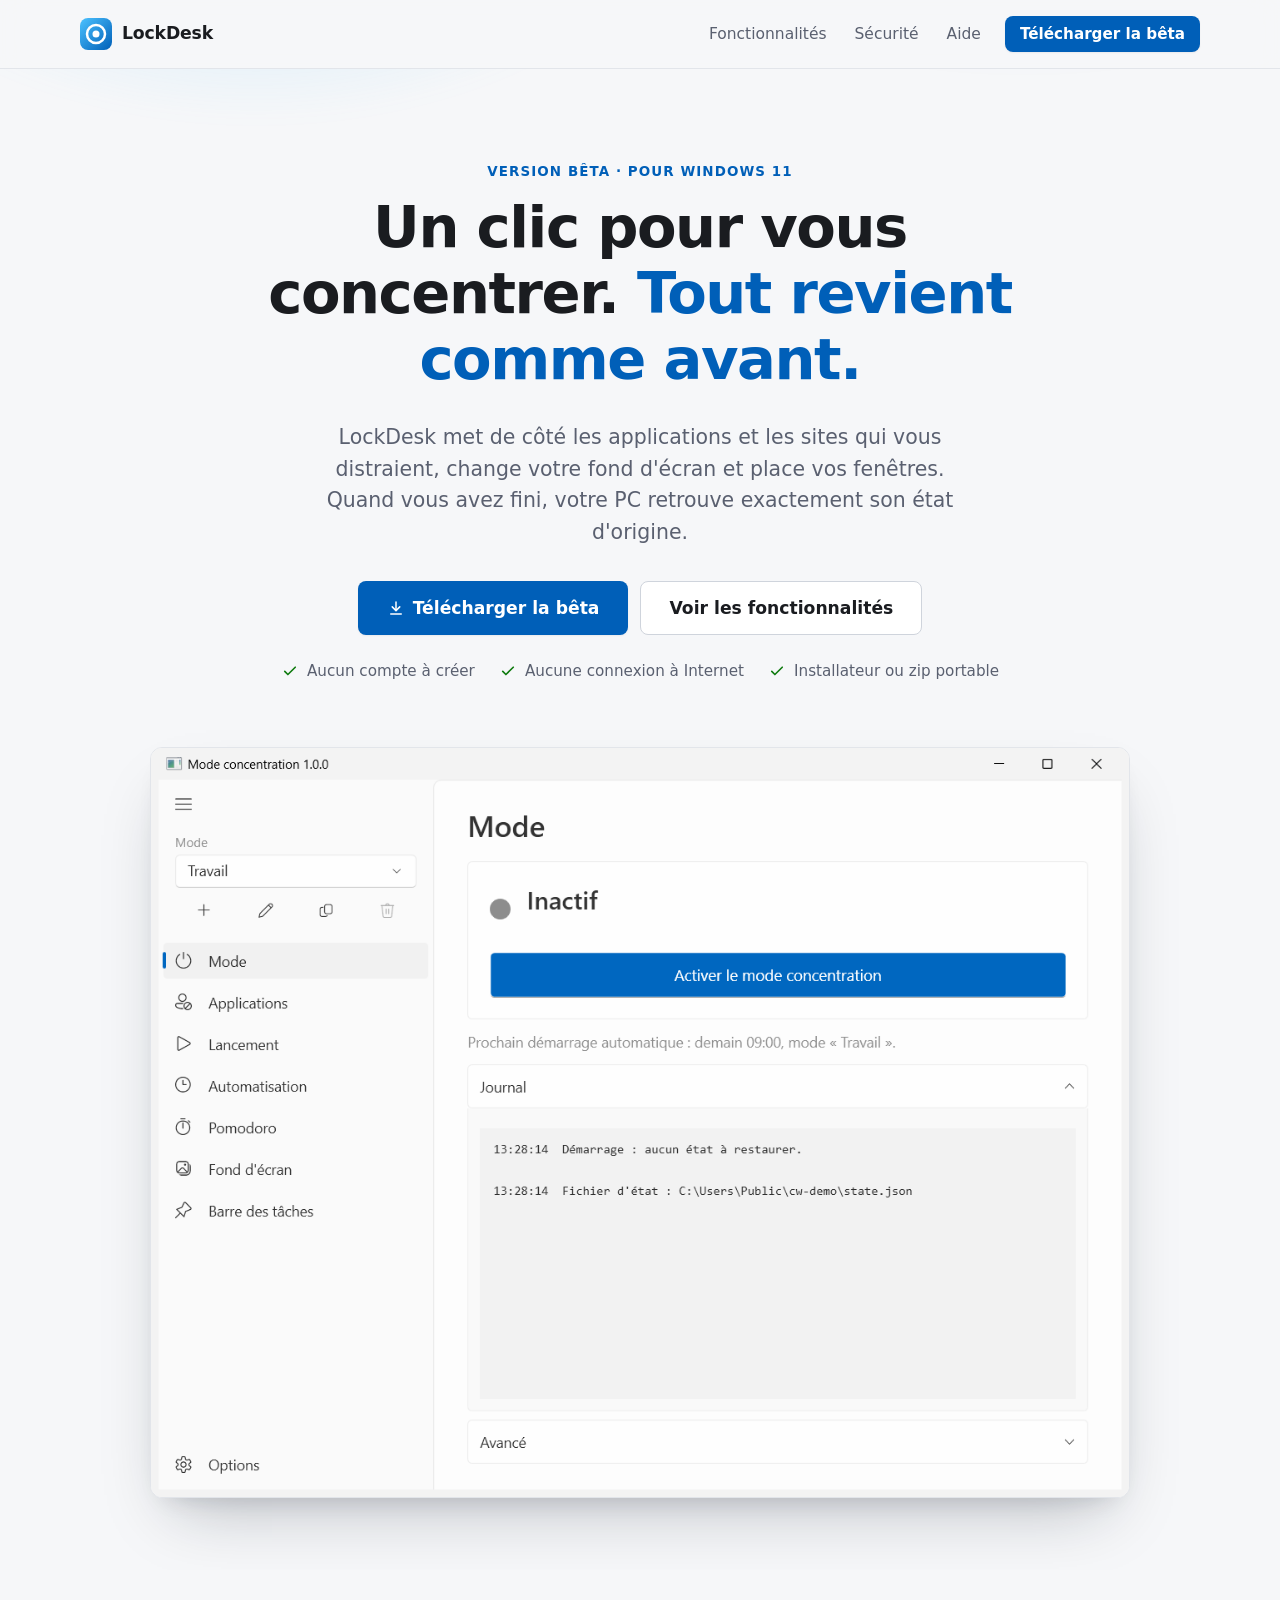
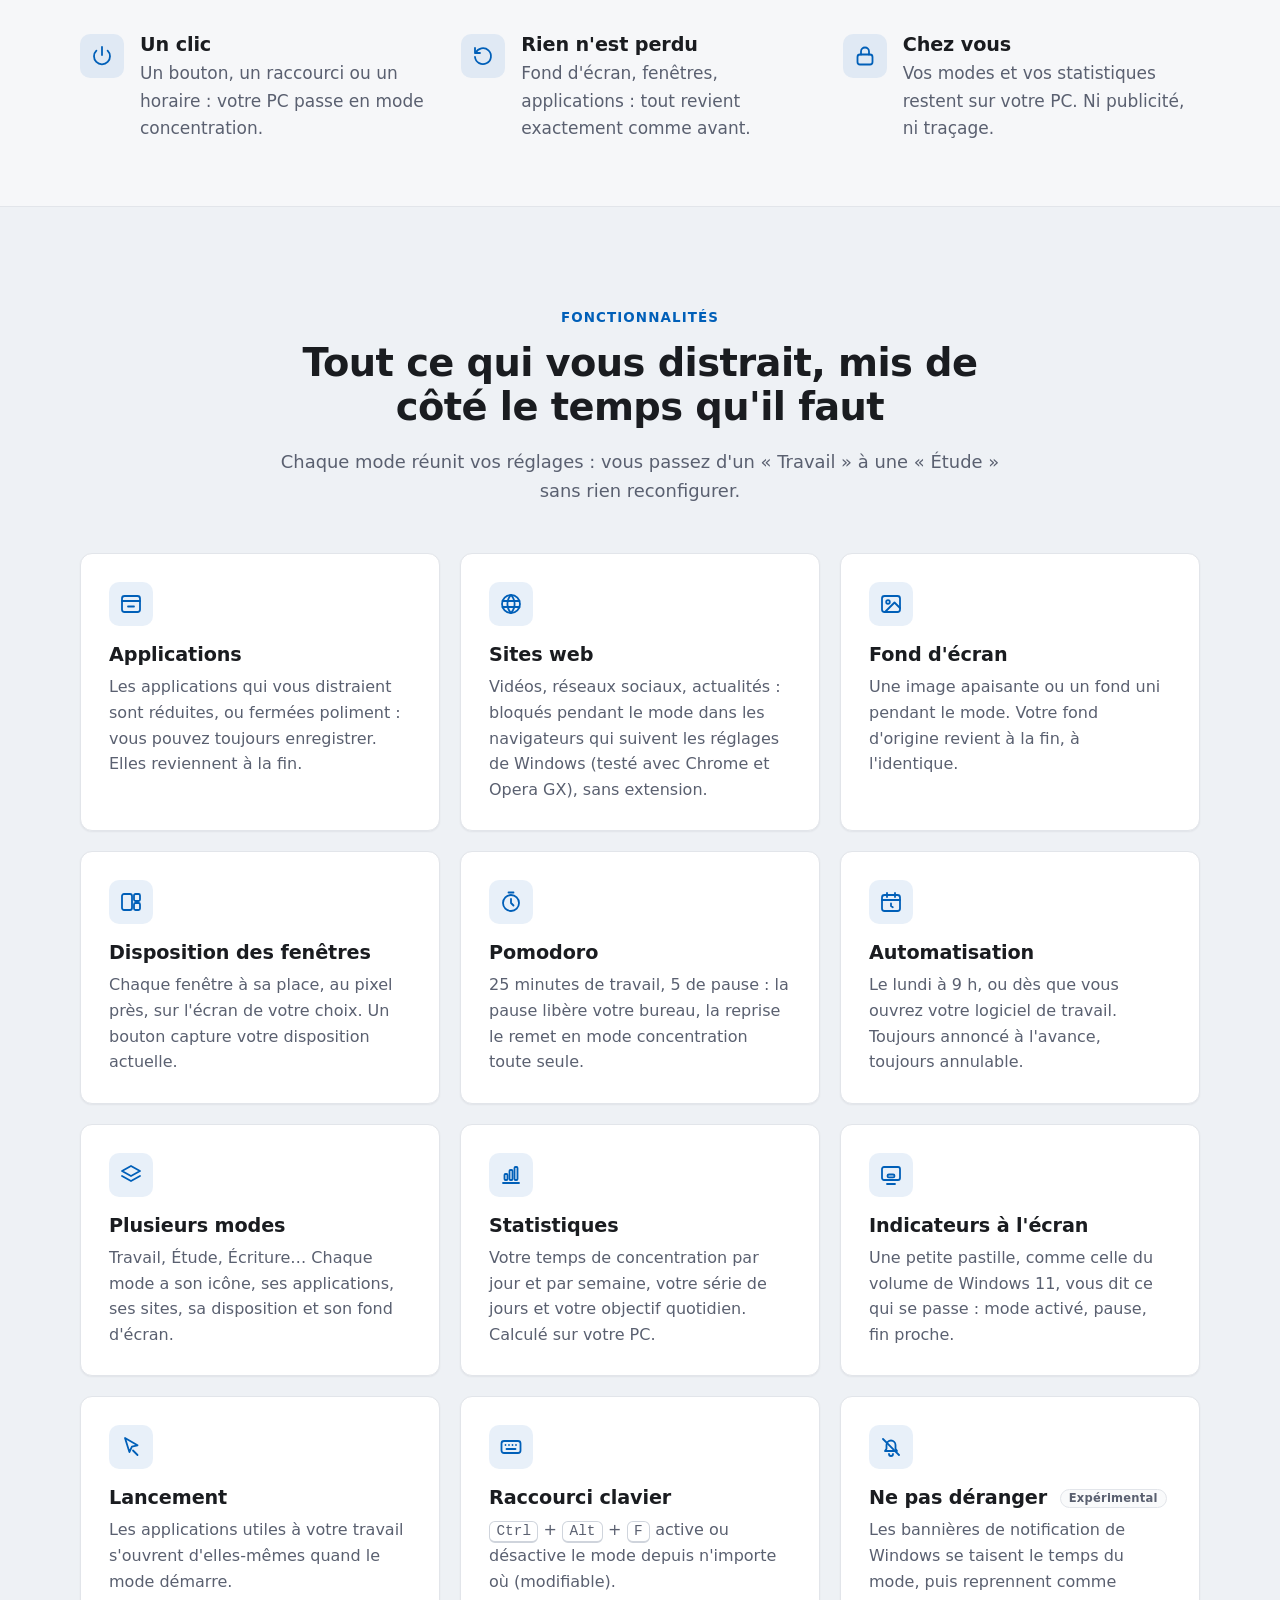
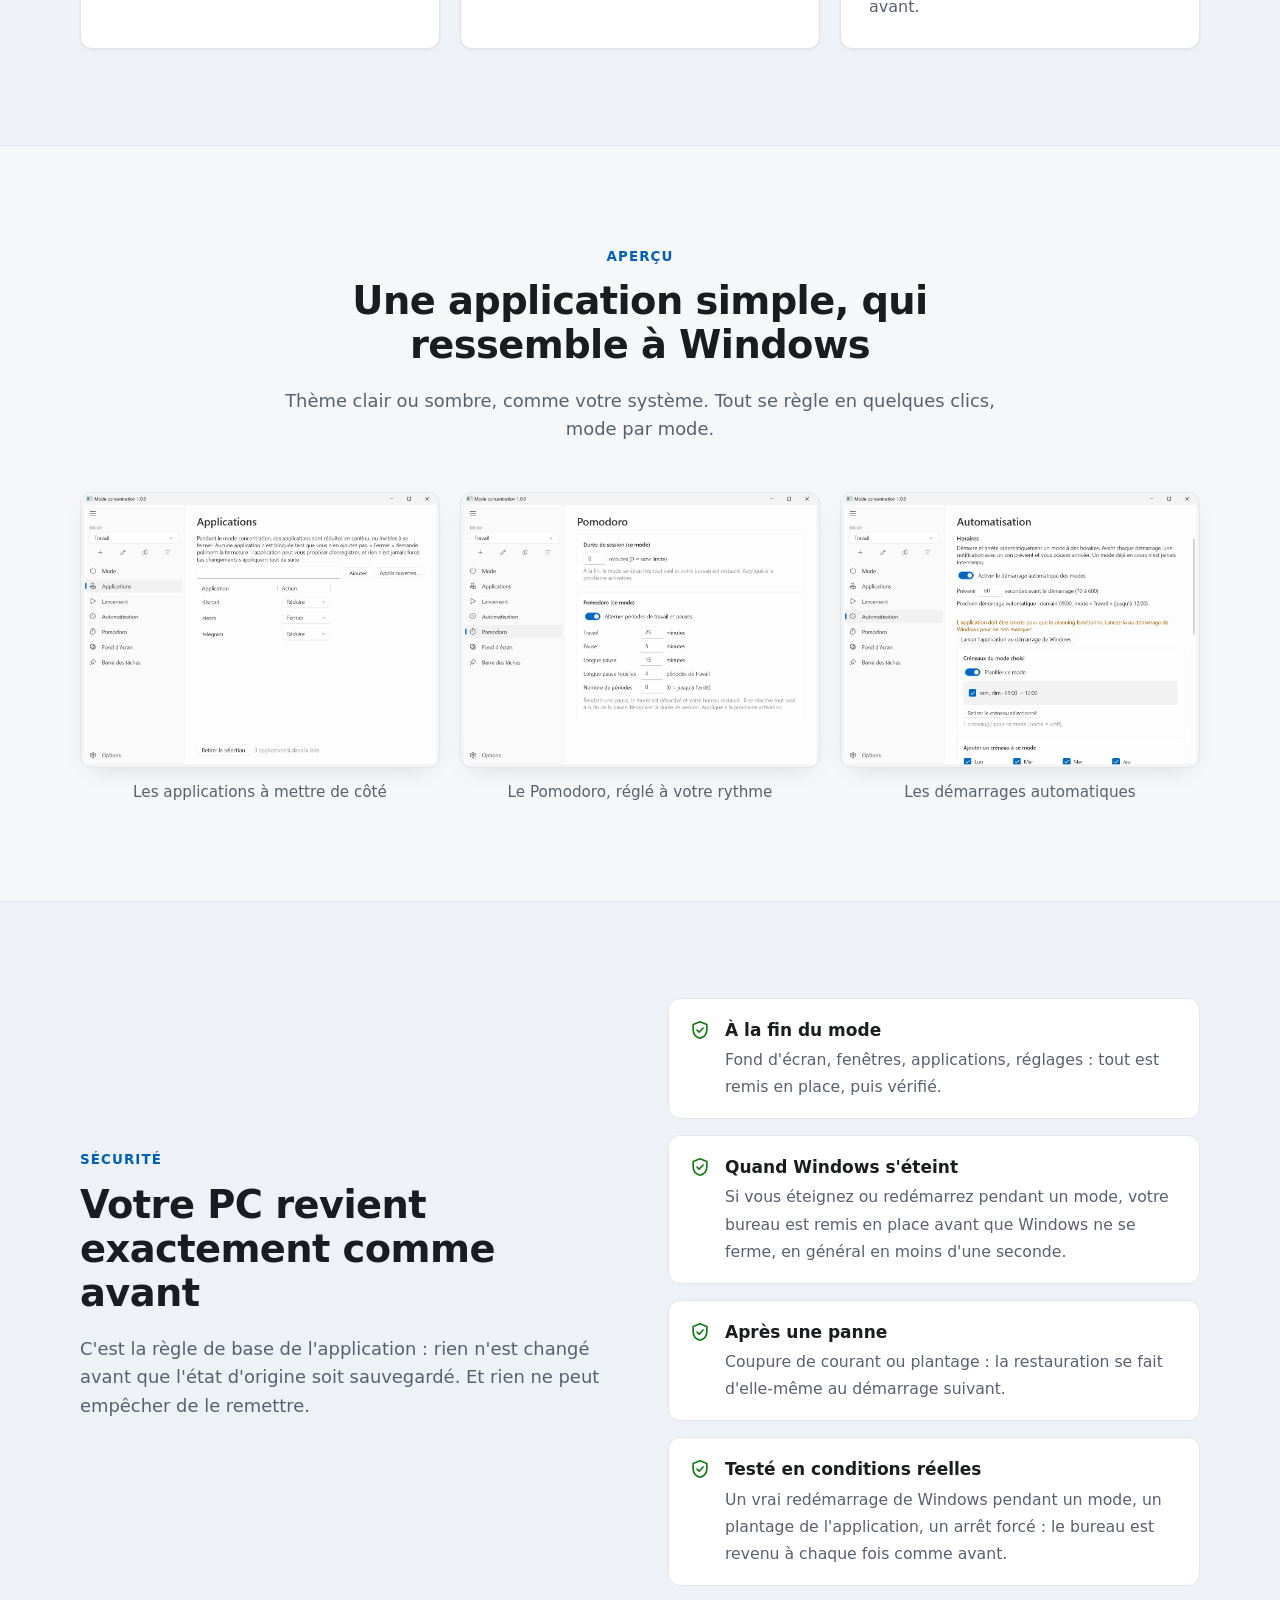
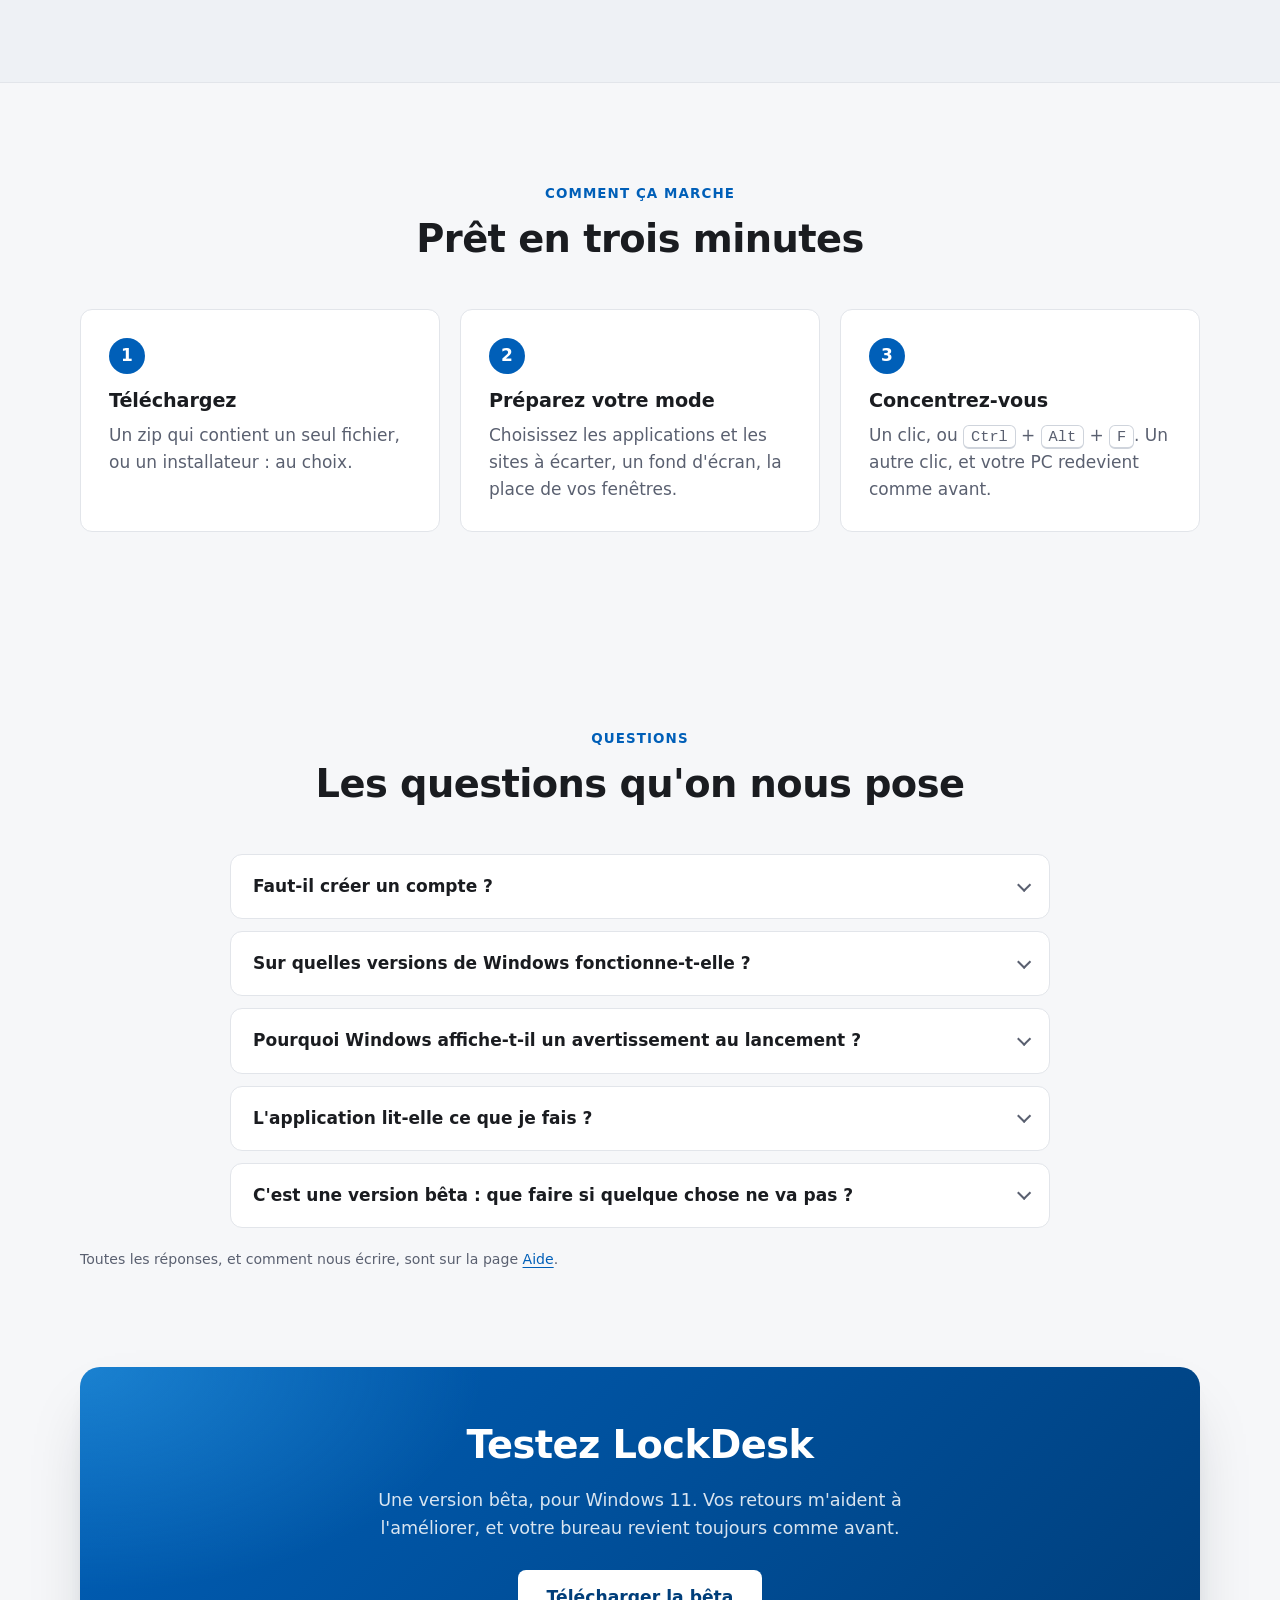
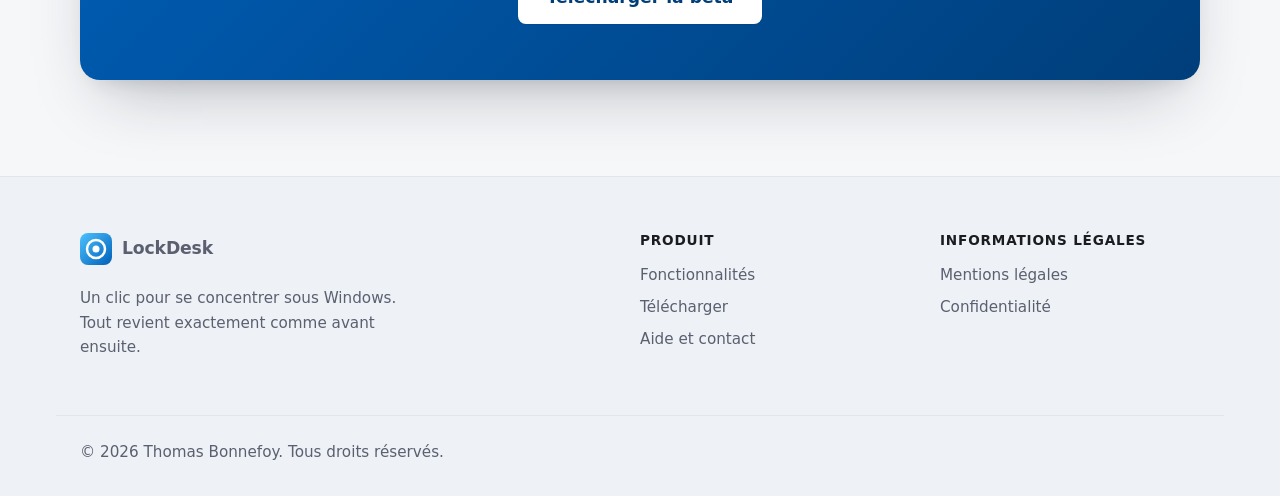
==== commit 9a45e64f: "fix: remove the claims that the installer needs no admin rights and no install" ====
--- a/index.html
+++ b/index.html
@@ -66,8 +66,8 @@
           </div>
           <ul class="reassurance">
             <li><svg viewBox="0 0 24 24" fill="none" stroke="currentColor" stroke-width="2.2" stroke-linecap="round" stroke-linejoin="round" aria-hidden="true"><path d="M5 12.5l4.2 4.2L19 7"/></svg>Aucun compte à créer</li>
-            <li><svg viewBox="0 0 24 24" fill="none" stroke="currentColor" stroke-width="2.2" stroke-linecap="round" stroke-linejoin="round" aria-hidden="true"><path d="M5 12.5l4.2 4.2L19 7"/></svg>Rien à installer</li>
-            <li><svg viewBox="0 0 24 24" fill="none" stroke="currentColor" stroke-width="2.2" stroke-linecap="round" stroke-linejoin="round" aria-hidden="true"><path d="M5 12.5l4.2 4.2L19 7"/></svg>Sans droits administrateur</li>
+            <li><svg viewBox="0 0 24 24" fill="none" stroke="currentColor" stroke-width="2.2" stroke-linecap="round" stroke-linejoin="round" aria-hidden="true"><path d="M5 12.5l4.2 4.2L19 7"/></svg>Aucune connexion à Internet</li>
+            <li><svg viewBox="0 0 24 24" fill="none" stroke="currentColor" stroke-width="2.2" stroke-linecap="round" stroke-linejoin="round" aria-hidden="true"><path d="M5 12.5l4.2 4.2L19 7"/></svg>Installateur ou zip portable</li>
           </ul>
         </div>
         <div class="screenshot">
--- a/assets/site.css
+++ b/assets/site.css
@@ -980,6 +980,11 @@
   background: var(--surface);
 }
 
+/* A note that ends its block (the download warning) keeps a gap before what follows. */
+.prose .note:last-child {
+  margin-bottom: 32px;
+}
+
 .prose table {
   width: 100%;
   border-collapse: collapse;
